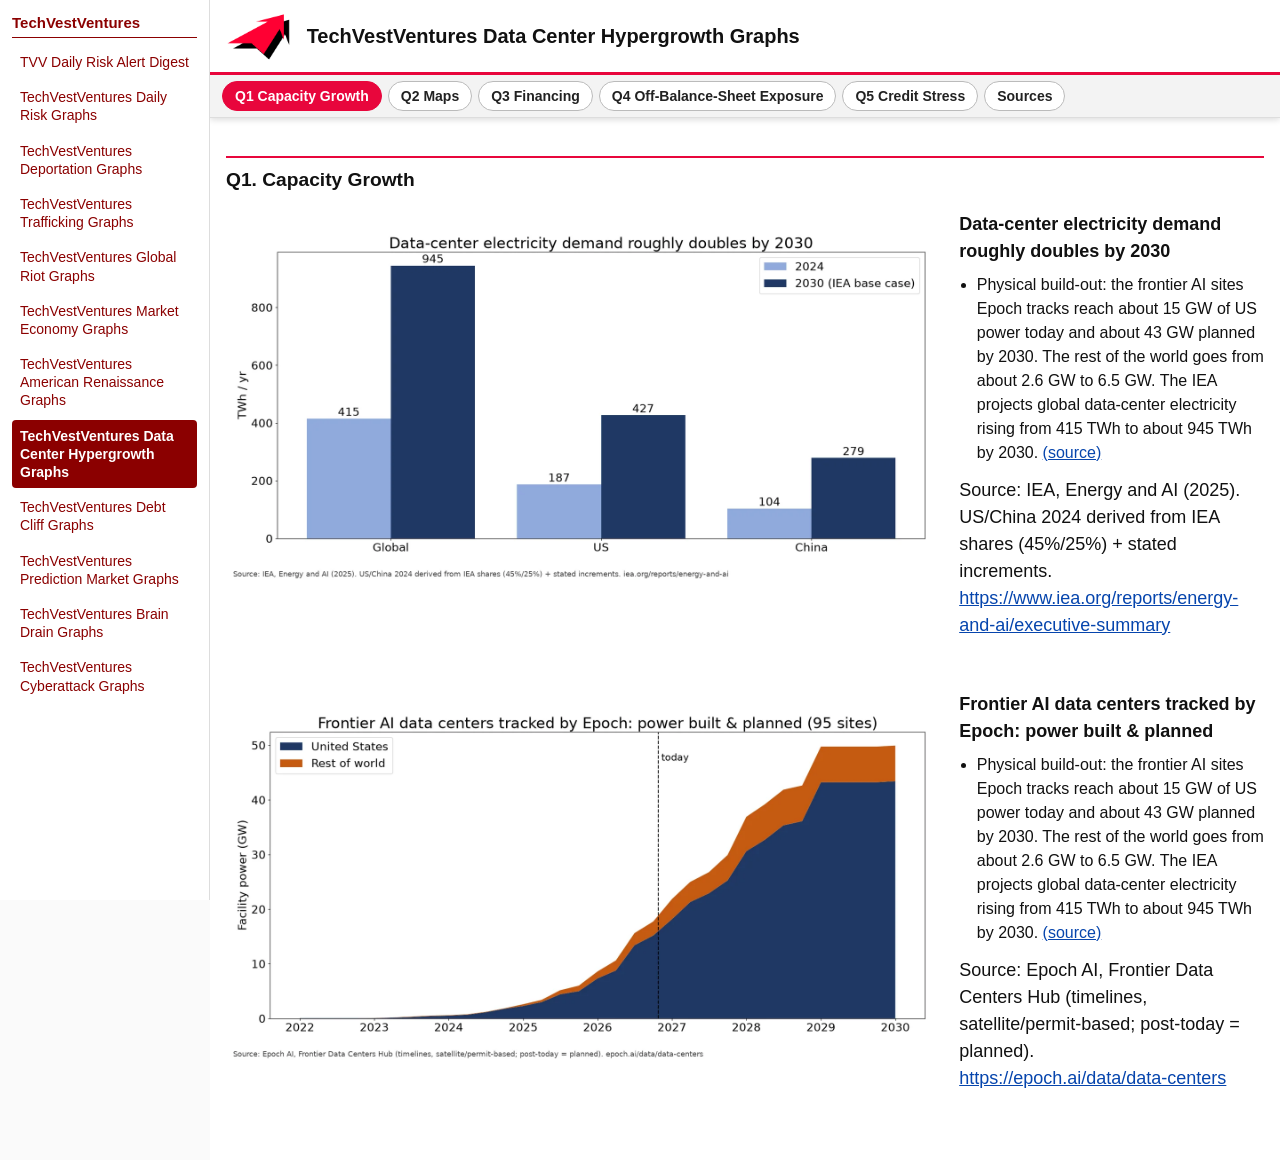
==== issues/Q1.html @ e6b39515 "TechVestVentures Data Center Hypergrowth Graphs: initial site" ====
<!doctype html><html lang="en"><head><meta charset="utf-8"><meta name="viewport" content="width=device-width,initial-scale=1"><title>TechVestVentures Data Center Hypergrowth Graphs — Q1</title><link rel="stylesheet" href="../assets/style.css"><script>if(!/[?&]raw/.test(location.search))location.replace("../index.html#Q1")</script></head><body><main id="issue"><h2 class="desk">Q1. Capacity Growth</h2><figure class="g"><img src="img/01_iea_dc_electricity.webp" alt="Data-center electricity demand roughly doubles by 2030" loading="lazy"><figcaption><span class="t">Data-center electricity demand roughly doubles by 2030</span><ul><li>Physical build-out: the frontier AI sites Epoch tracks reach about 15 GW of US power today and about 43 GW planned by 2030. The rest of the world goes from about 2.6 GW to 6.5 GW. The IEA projects global data-center electricity rising from 415 TWh to about 945 TWh by 2030. <a href="https://epoch.ai/data/data-centers">(source)</a></li></ul><p>Source: IEA, Energy and AI (2025). US/China 2024 derived from IEA shares (45%/25%) + stated increments.<br><a href="https://www.iea.org/reports/energy-and-ai/executive-summary">https://www.iea.org/reports/energy-and-ai/executive-summary</a></p></figcaption></figure>
<figure class="g"><img src="img/02_epoch_capacity_growth.webp" alt="Frontier AI data centers tracked by Epoch: power built &amp; planned" loading="lazy"><figcaption><span class="t">Frontier AI data centers tracked by Epoch: power built &amp; planned</span><ul><li>Physical build-out: the frontier AI sites Epoch tracks reach about 15 GW of US power today and about 43 GW planned by 2030. The rest of the world goes from about 2.6 GW to 6.5 GW. The IEA projects global data-center electricity rising from 415 TWh to about 945 TWh by 2030. <a href="https://epoch.ai/data/data-centers">(source)</a></li></ul><p>Source: Epoch AI, Frontier Data Centers Hub (timelines, satellite/permit-based; post-today = planned).<br><a href="https://epoch.ai/data/data-centers">https://epoch.ai/data/data-centers</a></p></figcaption></figure></main></body></html>
---- assets/style.css ----
body{margin:0;font:16px/1.5 Arial,Helvetica,sans-serif;color:#111;background:#fafafa}
#top{position:sticky;top:0;z-index:9;background:#fff;box-shadow:0 2px 6px #0002}
header{border-bottom:3px solid #e8063c;display:flex;align-items:center;gap:14px;padding:8px 16px}
header img{height:56px}header h1{font-size:1.25rem;margin:0}
#tabs{display:flex;gap:6px;overflow-x:auto;white-space:nowrap;padding:6px 12px;background:#f3f3f3;border-bottom:1px solid #ddd;-webkit-overflow-scrolling:touch}
#tabs button{flex:0 0 auto;font:600 14px Arial,sans-serif;padding:6px 12px;border:1px solid #bbb;border-radius:16px;background:#fff;color:#222;cursor:pointer}
#tabs button[aria-selected=true]{background:#e8063c;border-color:#e8063c;color:#fff}
main{max-width:1040px;margin:0 auto;padding:16px;background:#fff}
main img{width:100%;max-width:1000px;height:auto;display:block;margin:14px auto}
a{color:#0645ad;text-decoration:underline}h2{border-top:2px solid #e8063c;padding-top:8px;margin-top:22px;font-size:1.2rem;font-weight:700;scroll-margin-top:130px}
main table{width:100%;border-collapse:collapse}main td{display:block;width:100%;padding:0}main td:empty{display:none}
ul.items{margin-left:24px;padding-left:1.1em}
.action-box{border:3px solid #e8063c;padding:10px 14px;margin:20px 0}ul.items li{margin:6px 0}
@media(max-width:600px){header img{height:40px}header h1{font-size:1rem}}
figure.g{margin:0 0 28px;padding:0}figure.g figcaption{font-size:15px;margin:4px 6px}figure.g .t{font-weight:700}
figure.g .s{font-size:14px;word-break:break-all}ul.src li{margin:4px 0;word-break:break-all}
figure.g{display:grid;grid-template-columns:minmax(0,7fr) minmax(260px,3fr);gap:22px;align-items:start;margin:0 0 40px}
figure.g img{width:100%;height:auto;max-width:none}
figure.g figcaption{font-size:18px;line-height:1.5;margin:0}figure.g figcaption p{margin:0 0 12px}
figure.g figcaption .t{font-weight:700;display:block;margin-bottom:8px}figure.g ul{margin:0 0 12px;padding-left:1.1em;font-size:16px}figure.g li{margin:4px 0}
.view{border-left:4px solid #8B0000;background:#faf3f3;padding:10px 14px;margin:24px 0;font-size:17px;line-height:1.5}
@media(max-width:1100px){figure.g{grid-template-columns:1fr}}
#tvvnav{position:fixed;left:0;top:0;bottom:0;width:210px;box-sizing:border-box;padding:14px 12px;background:#fff;border-right:1px solid #ddd;font-family:Arial,Helvetica,sans-serif;overflow-y:auto;z-index:20}
#tvvnav summary{font:700 15px Arial,sans-serif;color:#8B0000;list-style:none;cursor:default;border-bottom:1px solid #8B0000;padding-bottom:6px;margin-bottom:8px}
#tvvnav summary::-webkit-details-marker{display:none}
#tvvnav a,#tvvnav span{display:block;font-size:14px;padding:7px 8px;margin:3px 0;border-radius:4px;line-height:1.3}
#tvvnav a{color:#8B0000;text-decoration:none}#tvvnav a:hover{background:#f7e6e6;text-decoration:underline}
#tvvnav a.cur{background:#8B0000;color:#fff;font-weight:700}#tvvnav span.soon{color:#999;font-style:italic}
body{padding-left:210px}
@media(max-width:900px){body{padding-left:0}#tvvnav{position:static;width:auto;border-right:0;border-bottom:1px solid #ddd;padding:6px 12px}
#tvvnav summary{cursor:pointer;margin:0;border:0;padding:4px 0}#tvvnav summary::after{content:" \2630";float:right}}
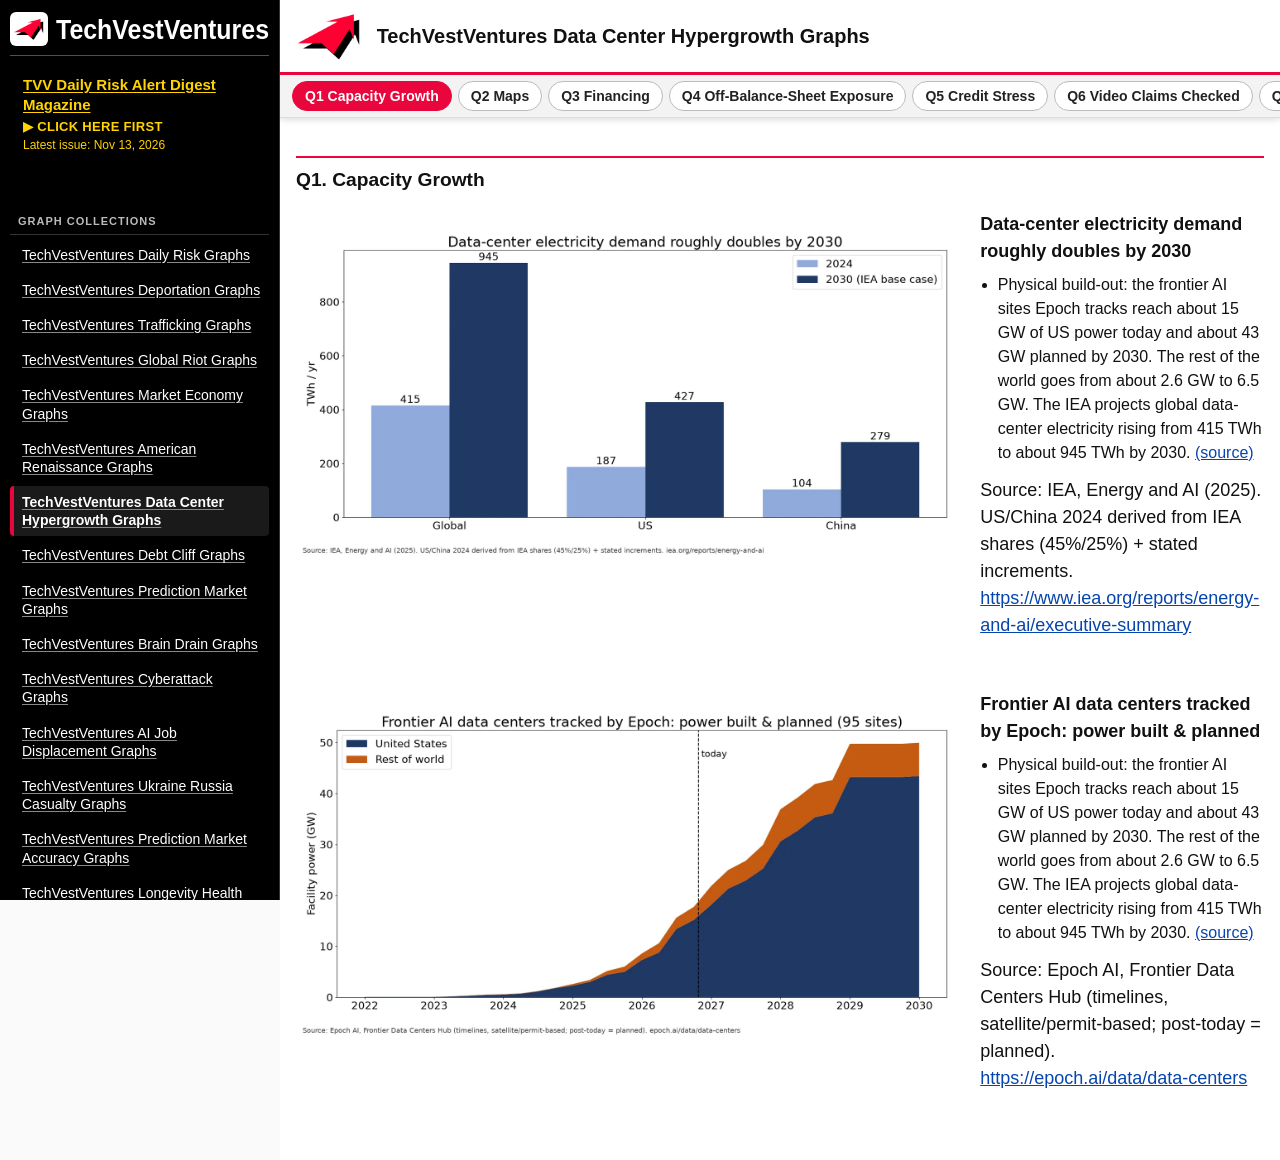
==== commit bededb0f: "Add TVV Arrow favicon" ====
--- a/issues/Q1.html
+++ b/issues/Q1.html
@@ -1,2 +1,2 @@
-<!doctype html><html lang="en"><head><meta charset="utf-8"><meta name="viewport" content="width=device-width,initial-scale=1"><title>TechVestVentures Data Center Hypergrowth Graphs — Q1</title><link rel="stylesheet" href="../assets/style.css"><script>if(!/[?&]raw/.test(location.search))location.replace("../index.html#Q1")</script></head><body><main id="issue"><h2 class="desk">Q1. Capacity Growth</h2><figure class="g"><img src="img/01_iea_dc_electricity.webp" alt="Data-center electricity demand roughly doubles by 2030" loading="lazy"><figcaption><span class="t">Data-center electricity demand roughly doubles by 2030</span><ul><li>Physical build-out: the frontier AI sites Epoch tracks reach about 15 GW of US power today and about 43 GW planned by 2030. The rest of the world goes from about 2.6 GW to 6.5 GW. The IEA projects global data-center electricity rising from 415 TWh to about 945 TWh by 2030. <a href="https://epoch.ai/data/data-centers">(source)</a></li></ul><p>Source: IEA, Energy and AI (2025). US/China 2024 derived from IEA shares (45%/25%) + stated increments.<br><a href="https://www.iea.org/reports/energy-and-ai/executive-summary">https://www.iea.org/reports/energy-and-ai/executive-summary</a></p></figcaption></figure>
+<!doctype html><html lang="en"><head><meta charset="utf-8"><meta name="viewport" content="width=device-width,initial-scale=1"><title>TechVestVentures Data Center Hypergrowth Graphs — Q1</title><link rel="icon" href="../assets/favicon.svg" type="image/svg+xml"><link rel="icon" href="../assets/favicon-32.png" sizes="32x32" type="image/png"><link rel="apple-touch-icon" href="../assets/apple-touch-icon.png"><link rel="stylesheet" href="../assets/style.css"><script>if(!/[?&]raw/.test(location.search))location.replace("../index.html#Q1")</script></head><body><main id="issue"><h2 class="desk">Q1. Capacity Growth</h2><figure class="g"><img src="img/01_iea_dc_electricity.webp" alt="Data-center electricity demand roughly doubles by 2030" loading="lazy"><figcaption><span class="t">Data-center electricity demand roughly doubles by 2030</span><ul><li>Physical build-out: the frontier AI sites Epoch tracks reach about 15 GW of US power today and about 43 GW planned by 2030. The rest of the world goes from about 2.6 GW to 6.5 GW. The IEA projects global data-center electricity rising from 415 TWh to about 945 TWh by 2030. <a href="https://epoch.ai/data/data-centers">(source)</a></li></ul><p>Source: IEA, Energy and AI (2025). US/China 2024 derived from IEA shares (45%/25%) + stated increments.<br><a href="https://www.iea.org/reports/energy-and-ai/executive-summary">https://www.iea.org/reports/energy-and-ai/executive-summary</a></p></figcaption></figure>
 <figure class="g"><img src="img/02_epoch_capacity_growth.webp" alt="Frontier AI data centers tracked by Epoch: power built &amp; planned" loading="lazy"><figcaption><span class="t">Frontier AI data centers tracked by Epoch: power built &amp; planned</span><ul><li>Physical build-out: the frontier AI sites Epoch tracks reach about 15 GW of US power today and about 43 GW planned by 2030. The rest of the world goes from about 2.6 GW to 6.5 GW. The IEA projects global data-center electricity rising from 415 TWh to about 945 TWh by 2030. <a href="https://epoch.ai/data/data-centers">(source)</a></li></ul><p>Source: Epoch AI, Frontier Data Centers Hub (timelines, satellite/permit-based; post-today = planned).<br><a href="https://epoch.ai/data/data-centers">https://epoch.ai/data/data-centers</a></p></figcaption></figure></main></body></html>
--- a/assets/style.css
+++ b/assets/style.css
@@ -10,7 +10,7 @@
 a{color:#0645ad;text-decoration:underline}h2{border-top:2px solid #e8063c;padding-top:8px;margin-top:22px;font-size:1.2rem;font-weight:700;scroll-margin-top:130px}
 main table{width:100%;border-collapse:collapse}main td{display:block;width:100%;padding:0}main td:empty{display:none}
 ul.items{margin-left:24px;padding-left:1.1em}
-.action-box{border:3px solid #e8063c;padding:10px 14px;margin:20px 0}ul.items li{margin:6px 0}
+.action-box{border:3px solid #e8063c;padding:10px 14px;margin:20px 0}a.risk-center{font-weight:700;color:#C00000}.rc-header{font-size:.9rem;color:#1a1a1a;border-bottom:2px solid #C9A227;padding-bottom:6px;margin:0 0 12px}ul.items li{margin:6px 0}
 @media(max-width:600px){header img{height:40px}header h1{font-size:1rem}}
 figure.g{margin:0 0 28px;padding:0}figure.g figcaption{font-size:15px;margin:4px 6px}figure.g .t{font-weight:700}
 figure.g .s{font-size:14px;word-break:break-all}ul.src li{margin:4px 0;word-break:break-all}
@@ -20,12 +20,39 @@
 figure.g figcaption .t{font-weight:700;display:block;margin-bottom:8px}figure.g ul{margin:0 0 12px;padding-left:1.1em;font-size:16px}figure.g li{margin:4px 0}
 .view{border-left:4px solid #8B0000;background:#faf3f3;padding:10px 14px;margin:24px 0;font-size:17px;line-height:1.5}
 @media(max-width:1100px){figure.g{grid-template-columns:1fr}}
-#tvvnav{position:fixed;left:0;top:0;bottom:0;width:210px;box-sizing:border-box;padding:14px 12px;background:#fff;border-right:1px solid #ddd;font-family:Arial,Helvetica,sans-serif;overflow-y:auto;z-index:20}
-#tvvnav summary{font:700 15px Arial,sans-serif;color:#8B0000;list-style:none;cursor:default;border-bottom:1px solid #8B0000;padding-bottom:6px;margin-bottom:8px}
+figure.g.w{display:grid;grid-template-columns:minmax(0,7fr) minmax(260px,3fr);gap:22px;align-items:start;margin:0 0 40px}
+figure.g.w img{width:100%;height:auto;max-width:none}
+figure.g.w figcaption{font-size:18px;line-height:1.5;margin:0}figure.g.w figcaption p{margin:0 0 12px}
+figure.g.w figcaption .t{font-weight:700;display:block;margin-bottom:8px}
+.wk{border-left:4px solid #8B0000;background:#faf3f3;padding:10px 14px;margin:0 0 24px;font-size:17px;line-height:1.5}
+figure.g.w ul{margin:0 0 12px;padding-left:1.1em;font-size:16px}figure.g.w li{margin:4px 0}figure.g.w p.nt{font-size:15px;color:#444}
+@media(max-width:1100px){figure.g.w{grid-template-columns:1fr}}
+#tvvnav{position:fixed;left:0;top:0;bottom:0;width:280px;box-sizing:border-box;padding:12px 10px;background:#000;color:#fff;border-right:1px solid #333;font-family:Arial,Helvetica,sans-serif;overflow-y:auto;z-index:20}
+#tvvnav summary{list-style:none;cursor:default;display:flex;align-items:center;gap:8px;border-bottom:1px solid #e8063c;padding-bottom:9px;margin-bottom:10px}
 #tvvnav summary::-webkit-details-marker{display:none}
-#tvvnav a,#tvvnav span{display:block;font-size:14px;padding:7px 8px;margin:3px 0;border-radius:4px;line-height:1.3}
-#tvvnav a{color:#8B0000;text-decoration:none}#tvvnav a:hover{background:#f7e6e6;text-decoration:underline}
-#tvvnav a.cur{background:#8B0000;color:#fff;font-weight:700}#tvvnav span.soon{color:#999;font-style:italic}
-body{padding-left:210px}
-@media(max-width:900px){body{padding-left:0}#tvvnav{position:static;width:auto;border-right:0;border-bottom:1px solid #ddd;padding:6px 12px}
-#tvvnav summary{cursor:pointer;margin:0;border:0;padding:4px 0}#tvvnav summary::after{content:" \2630";float:right}}+#tvvnav .mark{flex:0 0 auto;width:38px;height:34px;background:#fff;border-radius:6px;display:flex;align-items:center;justify-content:center}
+#tvvnav .mark img{width:32px;height:auto;display:block}
+#tvvnav .word{flex:1 1 auto;min-width:0;height:32px;display:block}
+#tvvnav a,#tvvnav span.soon{display:block;font-size:14px;padding:7px 8px;margin:3px 0;border-radius:4px;line-height:1.3;border-left:4px solid transparent}
+#tvvnav a{color:#fff;text-decoration:underline;text-decoration-color:#888;text-underline-offset:2px}
+#tvvnav a:hover,#tvvnav a:focus{background:#222;text-decoration-color:#fff}
+#tvvnav a.cur{font-weight:700;border-left-color:#e8063c;background:#1a1a1a}
+#tvvnav span.soon{color:#888;font-style:italic}
+#tvvnav a.mag{background:#ffd400;color:#000;font-weight:700;font-size:15px;text-decoration:none;border-left:4px solid #ffd400;padding:9px 9px 8px;margin-bottom:10px}
+#tvvnav a.mag:hover,#tvvnav a.mag:focus{background:#ffe766}
+#tvvnav a.mag.cur{border-left-color:#e8063c}
+#tvvnav a.mag .t{text-decoration:underline;text-underline-offset:2px}
+#tvvnav a.mag .cta{display:block;margin-top:5px;font-size:13px;font-weight:700;text-transform:uppercase;letter-spacing:.3px}
+#tvvnav a.mag .sub{display:block;font-size:12px;font-weight:400;margin-top:2px}
+#tvvnav a.mag:not(.cur){background:transparent;color:#ffd400;border-left:4px solid transparent}
+#tvvnav a.mag:not(.cur):hover,#tvvnav a.mag:not(.cur):focus{background:#1a1a1a}
+#tvvnav .sp2{height:2.6em}#tvvnav .sp5{height:6.5em}
+#tvvnav .grp{font-size:11px;font-weight:700;letter-spacing:1px;text-transform:uppercase;color:#bbb;padding:0 8px 4px;margin:0 0 4px;border-bottom:1px solid #333}
+#tvvnav .grp.gold{color:#ffd400;border-bottom-color:#5a4b00}
+#tvvnav a.ess{color:#ffd400;font-weight:700;text-decoration-color:#8a7300}
+#tvvnav a.ess:hover,#tvvnav a.ess:focus{background:#1a1a1a;text-decoration-color:#ffd400}
+#tvvnav a.ess.cur{background:#ffd400;color:#000;border-left-color:#e8063c;text-decoration:none}
+body{padding-left:280px}
+@media(max-width:900px){body{padding-left:0}#tvvnav{position:static;width:auto;border-right:0;border-bottom:2px solid #e8063c;padding:8px 12px}
+#tvvnav summary{cursor:pointer;margin:0;border:0;padding:2px 0}#tvvnav .word{max-width:250px}
+#tvvnav summary::after{content:"\2630";color:#fff;font-size:22px;margin-left:auto;padding-left:8px}}
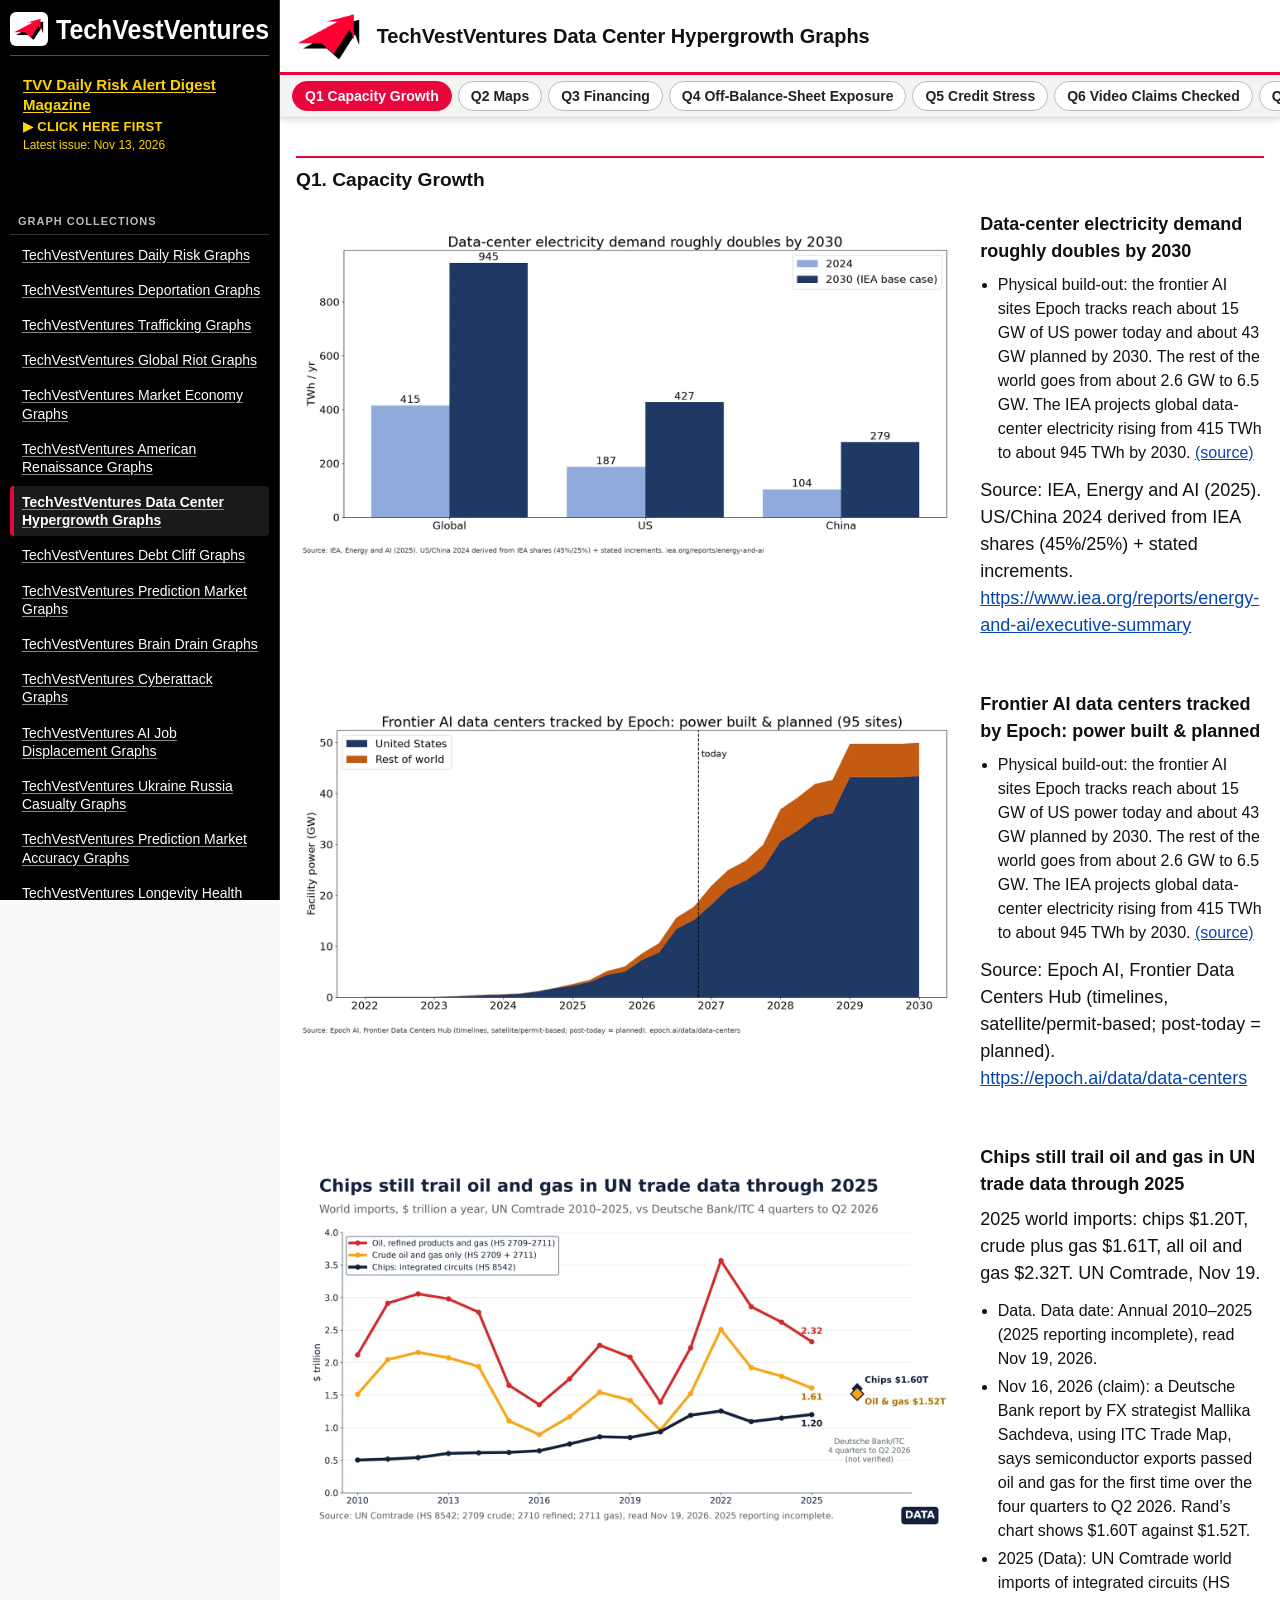
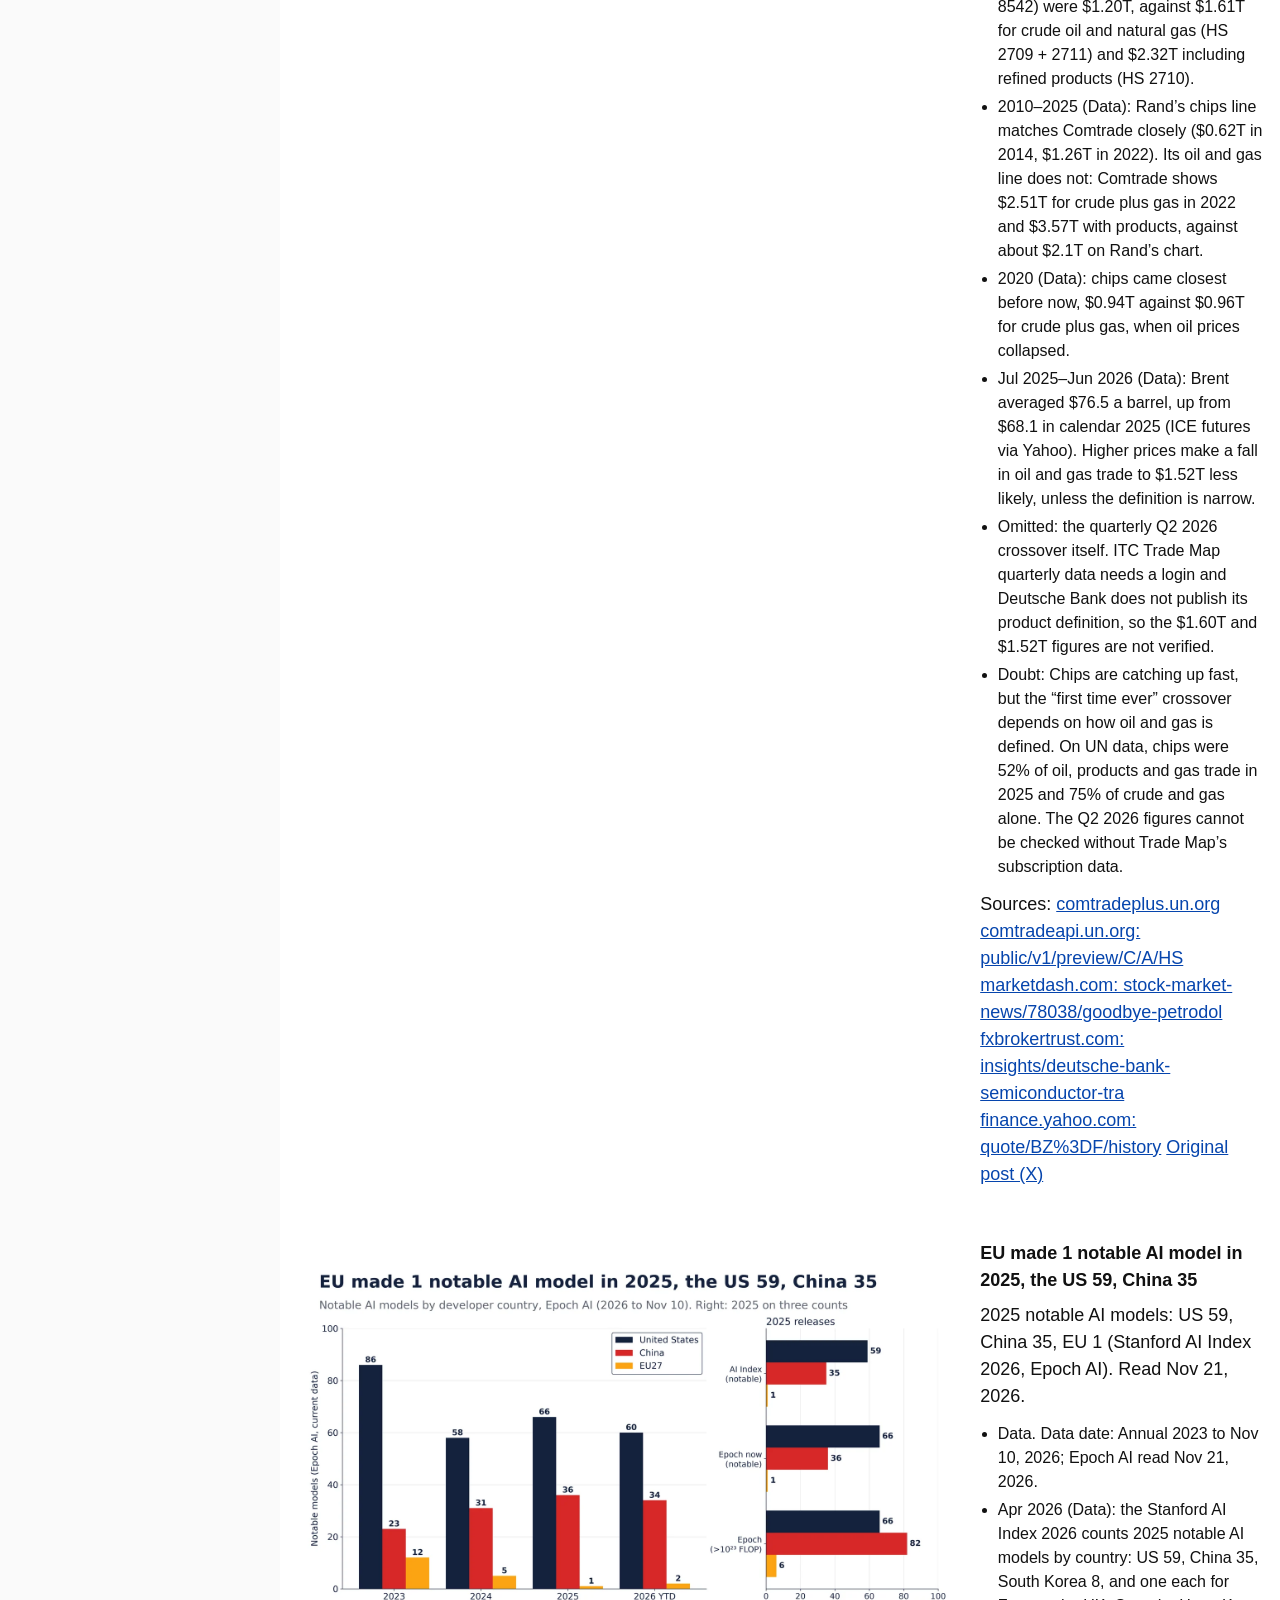
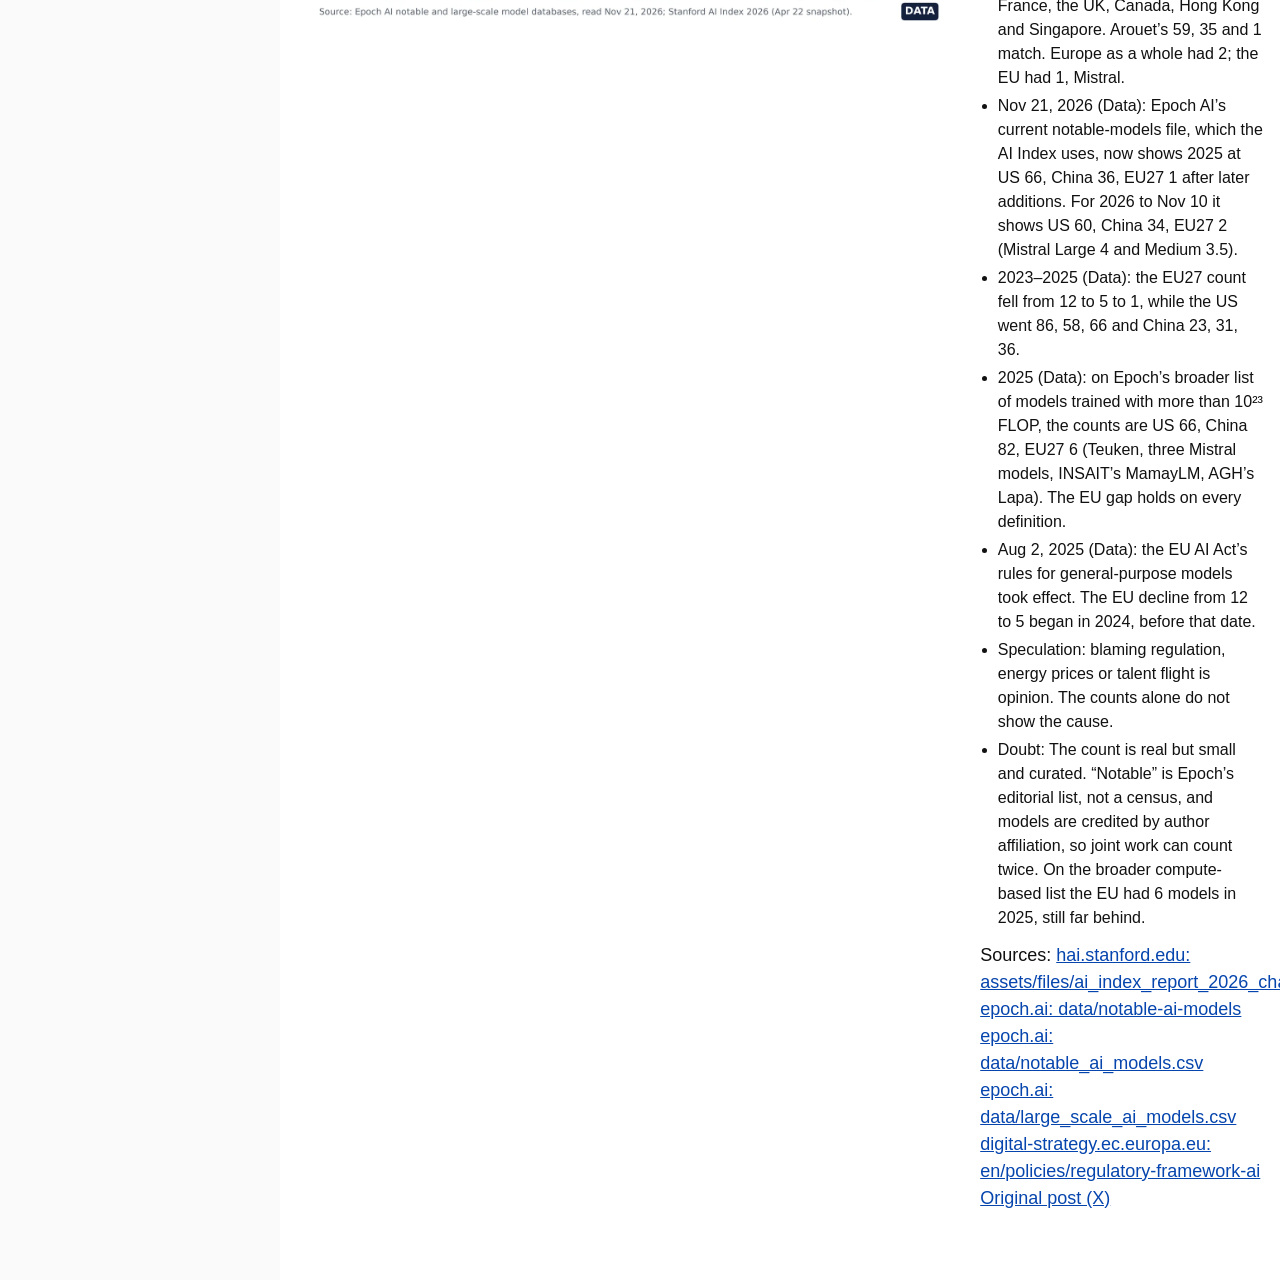
==== commit ff2702b9: "Add charts M67-M75 (Nov 19-20 batches)" ====
--- a/issues/Q1.html
+++ b/issues/Q1.html
@@ -1,2 +1,4 @@
 <!doctype html><html lang="en"><head><meta charset="utf-8"><meta name="viewport" content="width=device-width,initial-scale=1"><title>TechVestVentures Data Center Hypergrowth Graphs — Q1</title><link rel="icon" href="../assets/favicon.svg" type="image/svg+xml"><link rel="icon" href="../assets/favicon-32.png" sizes="32x32" type="image/png"><link rel="apple-touch-icon" href="../assets/apple-touch-icon.png"><link rel="stylesheet" href="../assets/style.css"><script>if(!/[?&]raw/.test(location.search))location.replace("../index.html#Q1")</script></head><body><main id="issue"><h2 class="desk">Q1. Capacity Growth</h2><figure class="g"><img src="img/01_iea_dc_electricity.webp" alt="Data-center electricity demand roughly doubles by 2030" loading="lazy"><figcaption><span class="t">Data-center electricity demand roughly doubles by 2030</span><ul><li>Physical build-out: the frontier AI sites Epoch tracks reach about 15 GW of US power today and about 43 GW planned by 2030. The rest of the world goes from about 2.6 GW to 6.5 GW. The IEA projects global data-center electricity rising from 415 TWh to about 945 TWh by 2030. <a href="https://epoch.ai/data/data-centers">(source)</a></li></ul><p>Source: IEA, Energy and AI (2025). US/China 2024 derived from IEA shares (45%/25%) + stated increments.<br><a href="https://www.iea.org/reports/energy-and-ai/executive-summary">https://www.iea.org/reports/energy-and-ai/executive-summary</a></p></figcaption></figure>
-<figure class="g"><img src="img/02_epoch_capacity_growth.webp" alt="Frontier AI data centers tracked by Epoch: power built &amp; planned" loading="lazy"><figcaption><span class="t">Frontier AI data centers tracked by Epoch: power built &amp; planned</span><ul><li>Physical build-out: the frontier AI sites Epoch tracks reach about 15 GW of US power today and about 43 GW planned by 2030. The rest of the world goes from about 2.6 GW to 6.5 GW. The IEA projects global data-center electricity rising from 415 TWh to about 945 TWh by 2030. <a href="https://epoch.ai/data/data-centers">(source)</a></li></ul><p>Source: Epoch AI, Frontier Data Centers Hub (timelines, satellite/permit-based; post-today = planned).<br><a href="https://epoch.ai/data/data-centers">https://epoch.ai/data/data-centers</a></p></figcaption></figure></main></body></html>+<figure class="g"><img src="img/02_epoch_capacity_growth.webp" alt="Frontier AI data centers tracked by Epoch: power built &amp; planned" loading="lazy"><figcaption><span class="t">Frontier AI data centers tracked by Epoch: power built &amp; planned</span><ul><li>Physical build-out: the frontier AI sites Epoch tracks reach about 15 GW of US power today and about 43 GW planned by 2030. The rest of the world goes from about 2.6 GW to 6.5 GW. The IEA projects global data-center electricity rising from 415 TWh to about 945 TWh by 2030. <a href="https://epoch.ai/data/data-centers">(source)</a></li></ul><p>Source: Epoch AI, Frontier Data Centers Hub (timelines, satellite/permit-based; post-today = planned).<br><a href="https://epoch.ai/data/data-centers">https://epoch.ai/data/data-centers</a></p></figcaption></figure>
+<figure class="g w"><img src="img/W2026-11-21-M67.webp" alt="Chips still trail oil and gas in UN trade data through 2025" loading="lazy"><figcaption><span class="t">Chips still trail oil and gas in UN trade data through 2025</span><p>2025 world imports: chips $1.20T, crude plus gas $1.61T, all oil and gas $2.32T. UN Comtrade, Nov 19.</p><ul><li>Data. Data date: Annual 2010–2025 (2025 reporting incomplete), read Nov 19, 2026.</li><li>Nov 16, 2026 (claim): a Deutsche Bank report by FX strategist Mallika Sachdeva, using ITC Trade Map, says semiconductor exports passed oil and gas for the first time over the four quarters to Q2 2026. Rand’s chart shows $1.60T against $1.52T.</li><li>2025 (Data): UN Comtrade world imports of integrated circuits (HS 8542) were $1.20T, against $1.61T for crude oil and natural gas (HS 2709 + 2711) and $2.32T including refined products (HS 2710).</li><li>2010–2025 (Data): Rand’s chips line matches Comtrade closely ($0.62T in 2014, $1.26T in 2022). Its oil and gas line does not: Comtrade shows $2.51T for crude plus gas in 2022 and $3.57T with products, against about $2.1T on Rand’s chart.</li><li>2020 (Data): chips came closest before now, $0.94T against $0.96T for crude plus gas, when oil prices collapsed.</li><li>Jul 2025–Jun 2026 (Data): Brent averaged $76.5 a barrel, up from $68.1 in calendar 2025 (ICE futures via Yahoo). Higher prices make a fall in oil and gas trade to $1.52T less likely, unless the definition is narrow.</li><li>Omitted: the quarterly Q2 2026 crossover itself. ITC Trade Map quarterly data needs a login and Deutsche Bank does not publish its product definition, so the $1.60T and $1.52T figures are not verified.</li><li>Doubt: Chips are catching up fast, but the “first time ever” crossover depends on how oil and gas is defined. On UN data, chips were 52% of oil, products and gas trade in 2025 and 75% of crude and gas alone. The Q2 2026 figures cannot be checked without Trade Map’s subscription data.</li></ul><p>Sources: <a href="https://comtradeplus.un.org/">comtradeplus.un.org</a> <a href="https://comtradeapi.un.org/public/v1/preview/C/A/HS?period=2025&amp;cmdCode=8542&amp;flowCode=M&amp;partnerCode=0">comtradeapi.un.org: public/v1/preview/C/A/HS</a> <a href="https://www.marketdash.com/stock-market-news/78038/goodbye-petrodollar-meet-the-chip-dollar-the-1-trillion-flow-now-holding-up-the-greenback">marketdash.com: stock-market-news/78038/goodbye-petrodol</a> <a href="https://www.fxbrokertrust.com/insights/deutsche-bank-semiconductor-trade-overtakes-oil-as-chip-dollars-replace-petrodollars">fxbrokertrust.com: insights/deutsche-bank-semiconductor-tra</a> <a href="https://finance.yahoo.com/quote/BZ%3DF/history/">finance.yahoo.com: quote/BZ%3DF/history</a> <a href="https://x.com/randgroup/status/2123349064834036021">Original post (X)</a></p></figcaption></figure>
+<figure class="g w"><img src="img/W2026-11-21-M71.webp" alt="EU made 1 notable AI model in 2025, the US 59, China 35" loading="lazy"><figcaption><span class="t">EU made 1 notable AI model in 2025, the US 59, China 35</span><p>2025 notable AI models: US 59, China 35, EU 1 (Stanford AI Index 2026, Epoch AI). Read Nov 21, 2026.</p><ul><li>Data. Data date: Annual 2023 to Nov 10, 2026; Epoch AI read Nov 21, 2026.</li><li>Apr 2026 (Data): the Stanford AI Index 2026 counts 2025 notable AI models by country: US 59, China 35, South Korea 8, and one each for France, the UK, Canada, Hong Kong and Singapore. Arouet’s 59, 35 and 1 match. Europe as a whole had 2; the EU had 1, Mistral.</li><li>Nov 21, 2026 (Data): Epoch AI’s current notable-models file, which the AI Index uses, now shows 2025 at US 66, China 36, EU27 1 after later additions. For 2026 to Nov 10 it shows US 60, China 34, EU27 2 (Mistral Large 4 and Medium 3.5).</li><li>2023–2025 (Data): the EU27 count fell from 12 to 5 to 1, while the US went 86, 58, 66 and China 23, 31, 36.</li><li>2025 (Data): on Epoch’s broader list of models trained with more than 10²³ FLOP, the counts are US 66, China 82, EU27 6 (Teuken, three Mistral models, INSAIT’s MamayLM, AGH’s Lapa). The EU gap holds on every definition.</li><li>Aug 2, 2025 (Data): the EU AI Act’s rules for general-purpose models took effect. The EU decline from 12 to 5 began in 2024, before that date.</li><li>Speculation: blaming regulation, energy prices or talent flight is opinion. The counts alone do not show the cause.</li><li>Doubt: The count is real but small and curated. “Notable” is Epoch’s editorial list, not a census, and models are credited by author affiliation, so joint work can count twice. On the broader compute-based list the EU had 6 models in 2025, still far behind.</li></ul><p>Sources: <a href="https://hai.stanford.edu/assets/files/ai_index_report_2026_chapter_1_research_development.pdf">hai.stanford.edu: assets/files/ai_index_report_2026_chapte</a> <a href="https://epoch.ai/data/notable-ai-models">epoch.ai: data/notable-ai-models</a> <a href="https://epoch.ai/data/notable_ai_models.csv">epoch.ai: data/notable_ai_models.csv</a> <a href="https://epoch.ai/data/large_scale_ai_models.csv">epoch.ai: data/large_scale_ai_models.csv</a> <a href="https://digital-strategy.ec.europa.eu/en/policies/regulatory-framework-ai">digital-strategy.ec.europa.eu: en/policies/regulatory-framework-ai</a> <a href="https://x.com/i/status/2123748954747662467">Original post (X)</a></p></figcaption></figure></main></body></html>
--- a/assets/style.css
+++ b/assets/style.css
@@ -8,6 +8,11 @@
 main{max-width:1040px;margin:0 auto;padding:16px;background:#fff}
 main img{width:100%;max-width:1000px;height:auto;display:block;margin:14px auto}
 a{color:#0645ad;text-decoration:underline}h2{border-top:2px solid #e8063c;padding-top:8px;margin-top:22px;font-size:1.2rem;font-weight:700;scroll-margin-top:130px}
+h2.priority-summary{border-top:2px solid #C9A227;text-align:center;font-size:1.25rem;margin-top:28px}
+table.priority-summary{width:100%;border-collapse:collapse;margin:8px 0 20px;font-size:10.5pt}
+table.priority-summary th,table.priority-summary td{vertical-align:top;padding:2px 10px 2px 0;text-align:left;font-weight:400}
+table.priority-summary thead th{font-weight:700}
+table.priority-summary tbody th{font-weight:700;color:#B91C1C;white-space:nowrap;width:1.2in}
 main table{width:100%;border-collapse:collapse}main td{display:block;width:100%;padding:0}main td:empty{display:none}
 ul.items{margin-left:24px;padding-left:1.1em}
 .action-box{border:3px solid #e8063c;padding:10px 14px;margin:20px 0}a.risk-center{font-weight:700;color:#C00000}.rc-header{font-size:.9rem;color:#1a1a1a;border-bottom:2px solid #C9A227;padding-bottom:6px;margin:0 0 12px}ul.items li{margin:6px 0}
@@ -52,6 +57,14 @@
 #tvvnav a.ess{color:#ffd400;font-weight:700;text-decoration-color:#8a7300}
 #tvvnav a.ess:hover,#tvvnav a.ess:focus{background:#1a1a1a;text-decoration-color:#ffd400}
 #tvvnav a.ess.cur{background:#ffd400;color:#000;border-left-color:#e8063c;text-decoration:none}
+#tvvnav .grp.teal{color:#2ee6c0;border-bottom-color:#0f5c4d}
+#tvvnav a.lwd{display:block;border:1px solid #2ee6c0;border-left:4px solid #2ee6c0;background:#04201a;color:#2ee6c0;font-weight:700;font-size:15px;text-decoration:none;padding:9px 9px 8px;margin:3px 0}
+#tvvnav a.lwd:hover,#tvvnav a.lwd:focus{background:#0a3a30}
+#tvvnav a.lwd .t{text-decoration:underline;text-underline-offset:2px}
+#tvvnav a.lwd .cta{display:block;margin-top:5px;font-size:13px;text-transform:uppercase;letter-spacing:.3px}
+#tvvnav a.lwd .sub{display:block;font-size:12px;font-weight:400;margin-top:2px;color:#9ff0de}
+#tvvnav a.lwd.cur{background:#2ee6c0;color:#000;border-left-color:#e8063c}
+#tvvnav a.lwd.cur .sub{color:#000}
 body{padding-left:280px}
 @media(max-width:900px){body{padding-left:0}#tvvnav{position:static;width:auto;border-right:0;border-bottom:2px solid #e8063c;padding:8px 12px}
 #tvvnav summary{cursor:pointer;margin:0;border:0;padding:2px 0}#tvvnav .word{max-width:250px}
